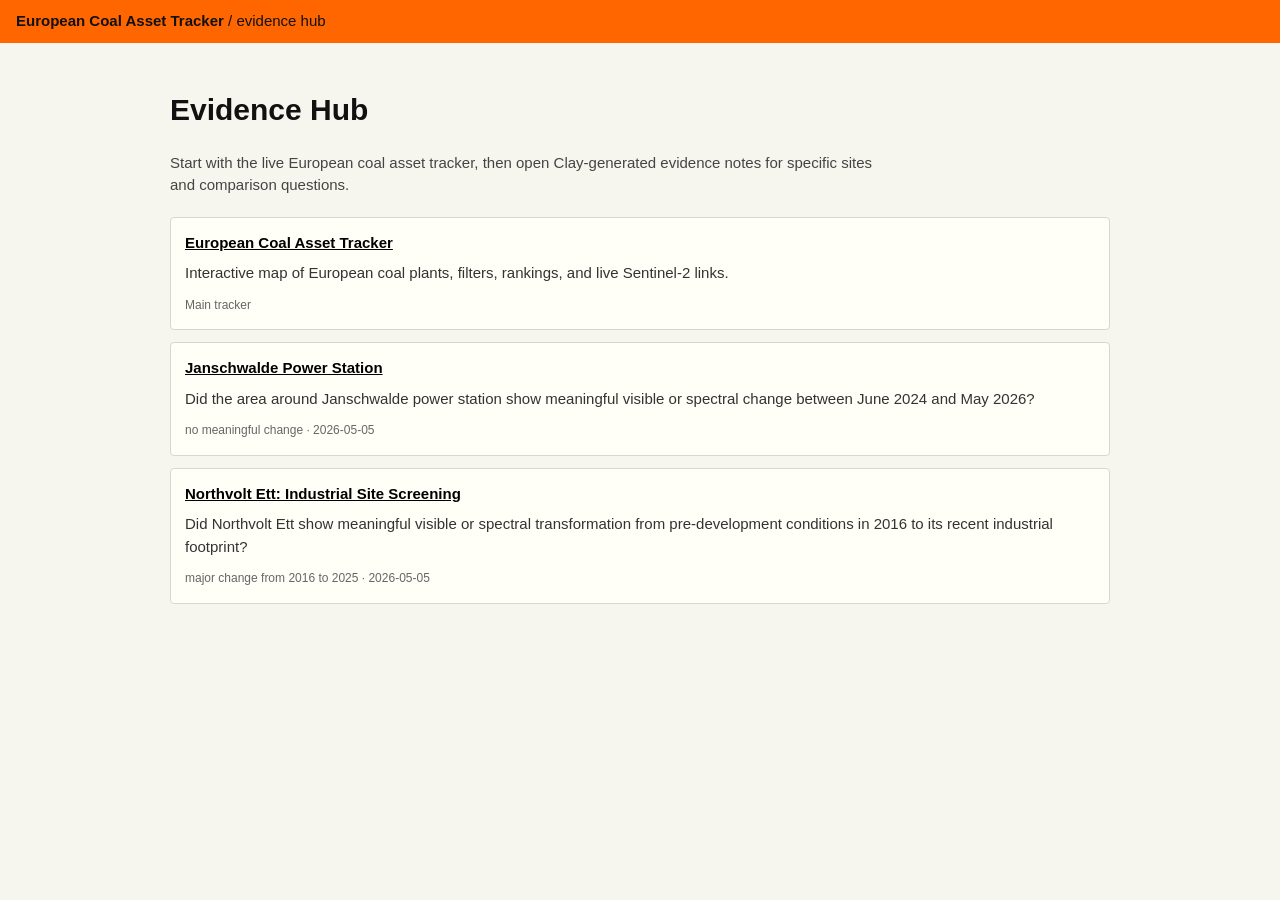
==== reports/index.html @ df5c84a8 "Add Northvolt Ett evidence report" ====
<!doctype html>
<html lang="en">
<head>
<meta charset="utf-8">
<meta name="viewport" content="width=device-width,initial-scale=1">
<title>Clay Evidence Reports</title>
<style>
body{margin:0;background:#f6f6ef;color:#111;font:15px/1.5 Verdana,Geneva,sans-serif}
header{background:#ff6600;padding:10px 16px}
main{max-width:940px;margin:0 auto;padding:24px 16px 44px}
a{color:#000;font-weight:bold}
.lede{max-width:720px;color:#444}
.grid{display:grid;grid-template-columns:1fr;gap:12px;margin-top:20px}
.card{background:#fffff8;border:1px solid #d8d8c8;border-radius:4px;padding:14px}
.card p{margin:8px 0;color:#333}
.card span{color:#666;font-size:12px}
</style>
</head>
<body>
<header><b>European Coal Asset Tracker</b> / evidence hub</header>
<main>
  <h1>Evidence Hub</h1>
  <p class="lede">Start with the live European coal asset tracker, then open Clay-generated evidence notes for specific sites and comparison questions.</p>
  <div class="grid">
    <article class="card">
      <a href="../">European Coal Asset Tracker</a>
      <p>Interactive map of European coal plants, filters, rankings, and live Sentinel-2 links.</p>
      <span>Main tracker</span>
    </article>
    <article class="card">
      <a href="janschwalde/">Janschwalde Power Station</a>
      <p>Did the area around Janschwalde power station show meaningful visible or spectral change between June 2024 and May 2026?</p>
      <span>no meaningful change · 2026-05-05</span>
    </article>
    <article class="card">
      <a href="northvolt-ett/">Northvolt Ett: Industrial Site Screening</a>
      <p>Did Northvolt Ett show meaningful visible or spectral transformation from pre-development conditions in 2016 to its recent industrial footprint?</p>
      <span>major change from 2016 to 2025 · 2026-05-05</span>
    </article>
  </div>
</main>
</body>
</html>
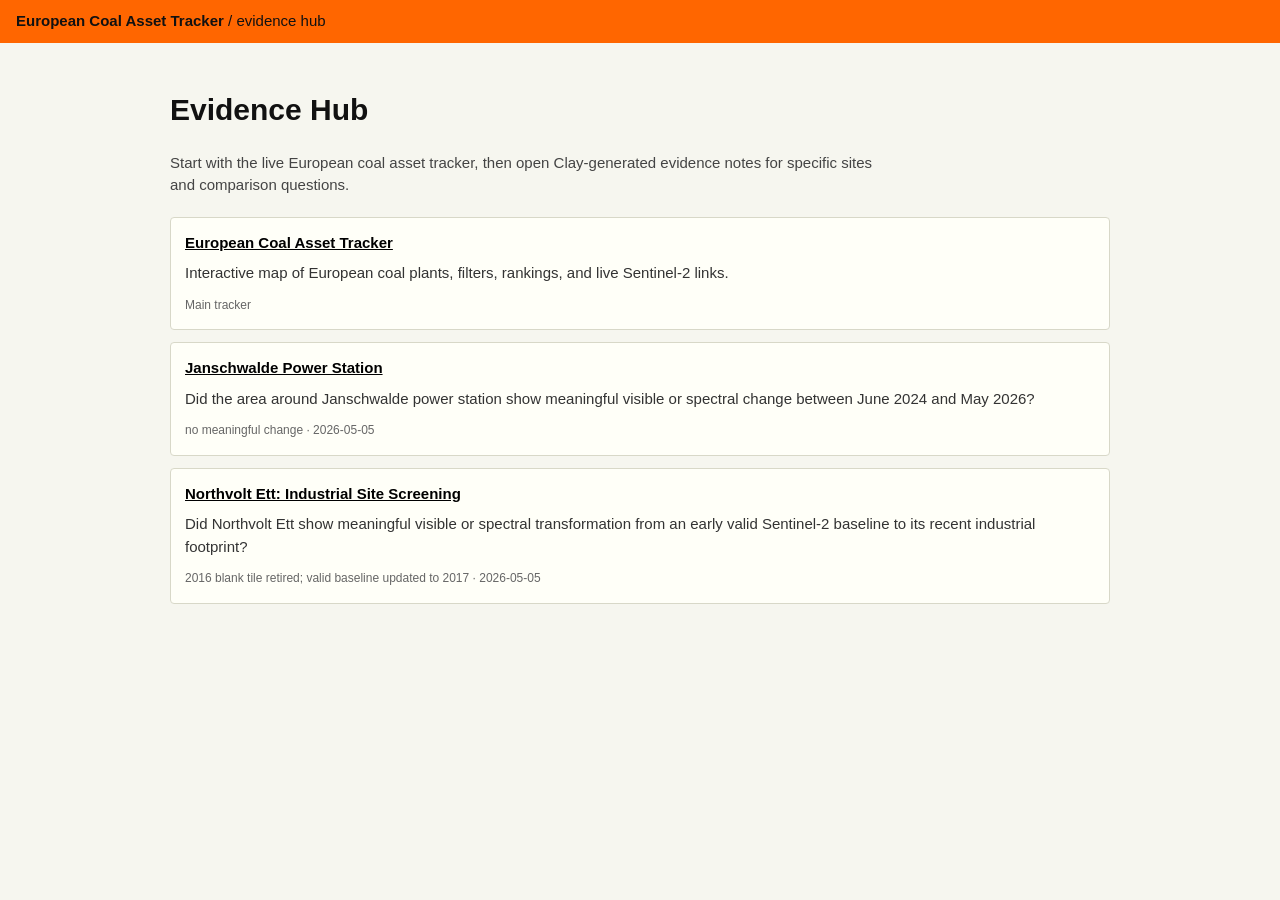
==== commit 8113ecab: "Correct Northvolt baseline imagery" ====
--- a/reports/index.html
+++ b/reports/index.html
@@ -34,8 +34,8 @@
     </article>
     <article class="card">
       <a href="northvolt-ett/">Northvolt Ett: Industrial Site Screening</a>
-      <p>Did Northvolt Ett show meaningful visible or spectral transformation from pre-development conditions in 2016 to its recent industrial footprint?</p>
-      <span>major change from 2016 to 2025 · 2026-05-05</span>
+      <p>Did Northvolt Ett show meaningful visible or spectral transformation from an early valid Sentinel-2 baseline to its recent industrial footprint?</p>
+      <span>2016 blank tile retired; valid baseline updated to 2017 · 2026-05-05</span>
     </article>
   </div>
 </main>
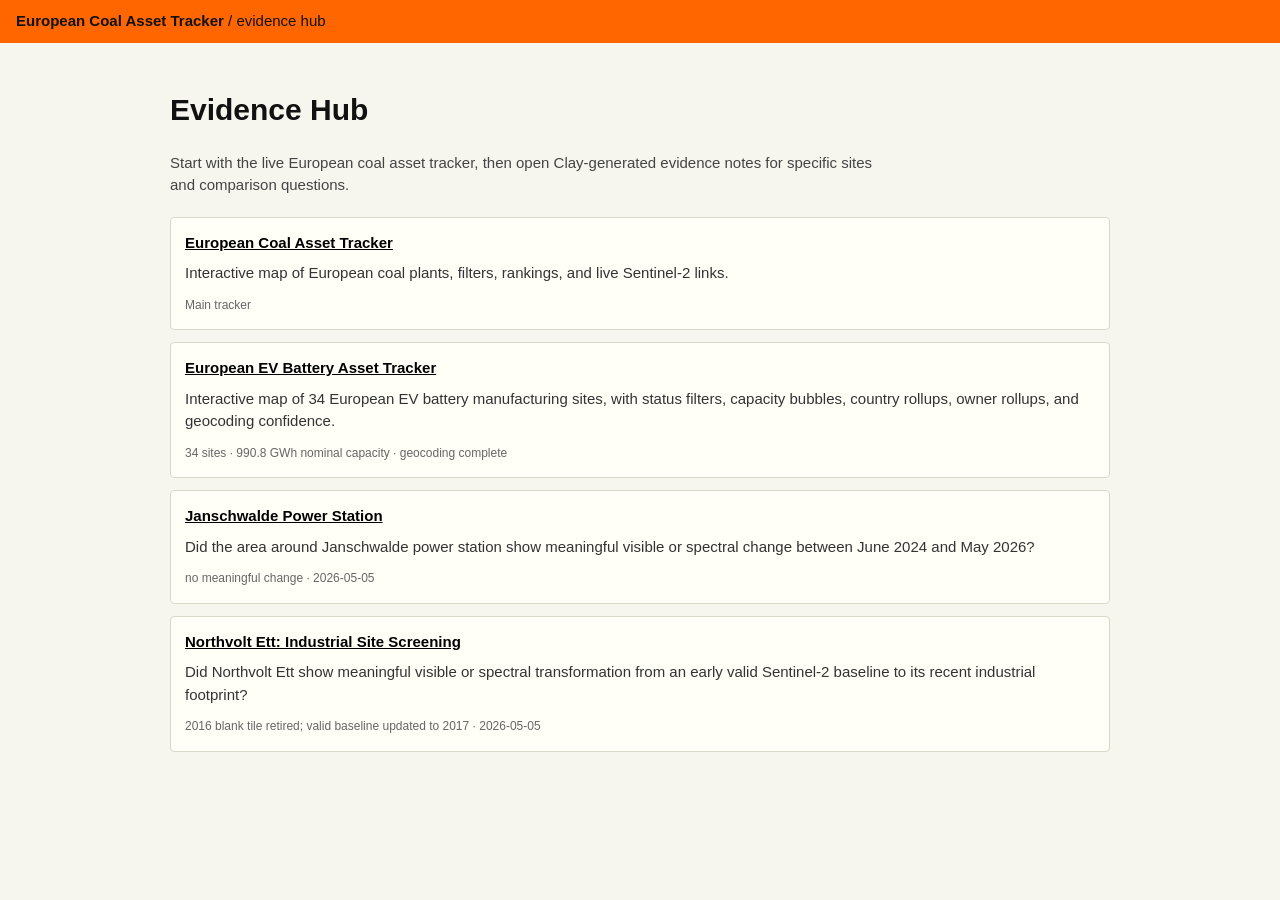
==== commit a4b2e9de: "Add EV battery tracker to reports hub" ====
--- a/reports/index.html
+++ b/reports/index.html
@@ -28,6 +28,11 @@
       <span>Main tracker</span>
     </article>
     <article class="card">
+      <a href="ev-battery-europe/">European EV Battery Asset Tracker</a>
+      <p>Interactive map of 34 European EV battery manufacturing sites, with status filters, capacity bubbles, country rollups, owner rollups, and geocoding confidence.</p>
+      <span>34 sites · 990.8 GWh nominal capacity · geocoding complete</span>
+    </article>
+    <article class="card">
       <a href="janschwalde/">Janschwalde Power Station</a>
       <p>Did the area around Janschwalde power station show meaningful visible or spectral change between June 2024 and May 2026?</p>
       <span>no meaningful change · 2026-05-05</span>
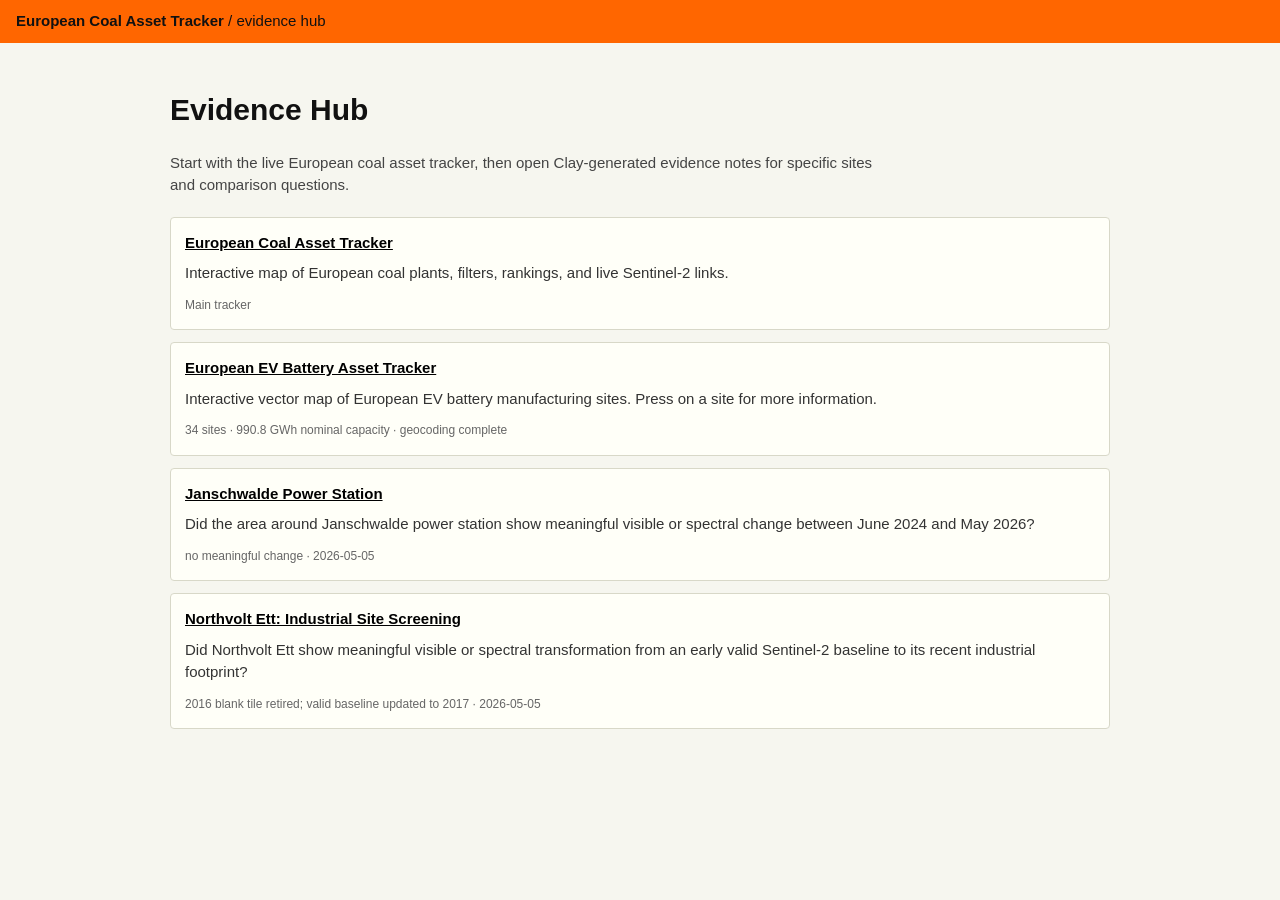
==== commit 2809f742: "Simplify EV map preview text" ====
--- a/reports/index.html
+++ b/reports/index.html
@@ -29,7 +29,7 @@
     </article>
     <article class="card">
       <a href="ev-battery-europe/">European EV Battery Asset Tracker</a>
-      <p>Interactive map of 34 European EV battery manufacturing sites, with status filters, capacity bubbles, country rollups, owner rollups, and geocoding confidence.</p>
+      <p>Interactive vector map of European EV battery manufacturing sites. Press on a site for more information.</p>
       <span>34 sites · 990.8 GWh nominal capacity · geocoding complete</span>
     </article>
     <article class="card">
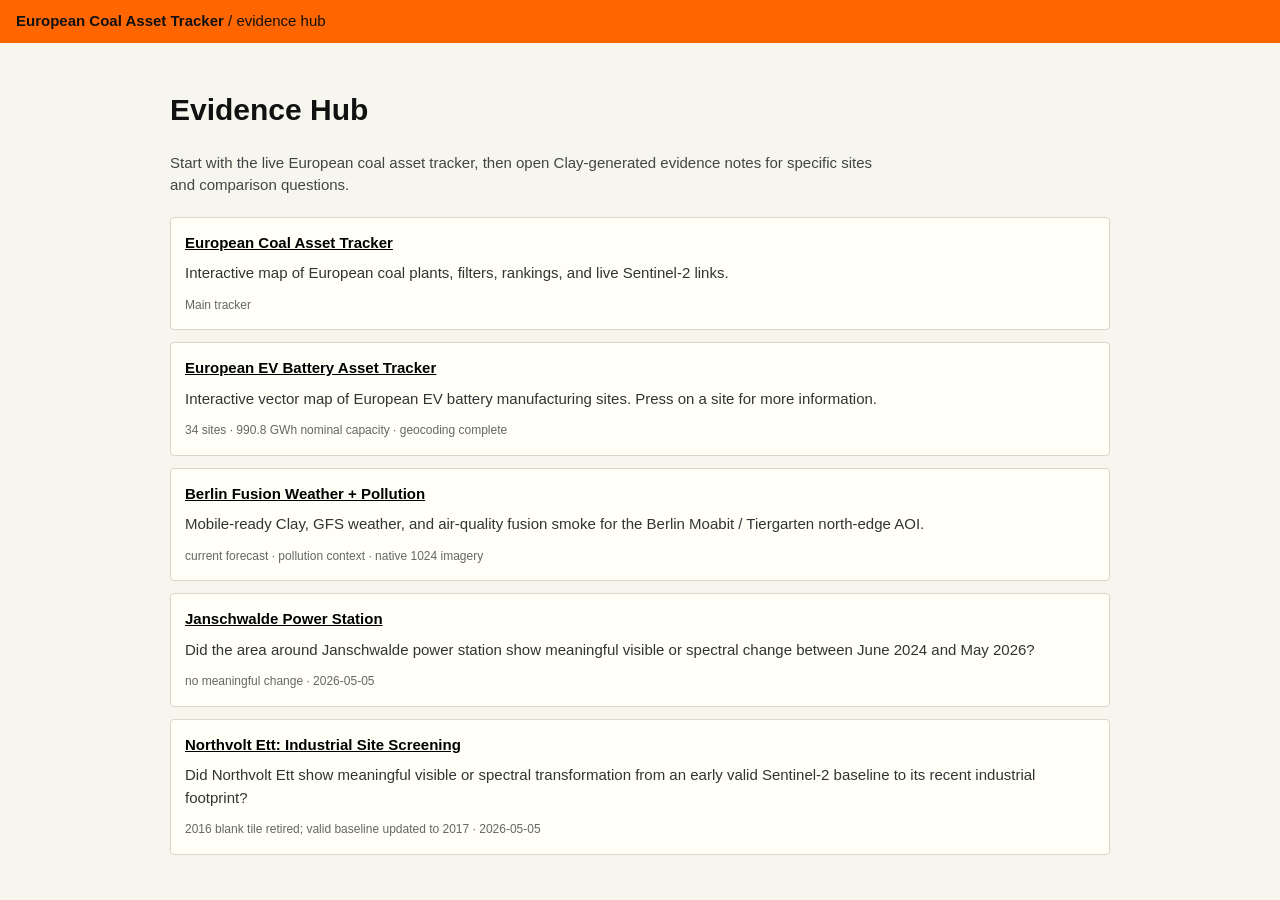
==== commit ae145990: "Publish Berlin fusion report" ====
--- a/reports/index.html
+++ b/reports/index.html
@@ -33,6 +33,11 @@
       <span>34 sites · 990.8 GWh nominal capacity · geocoding complete</span>
     </article>
     <article class="card">
+      <a href="berlin-fusion/">Berlin Fusion Weather + Pollution</a>
+      <p>Mobile-ready Clay, GFS weather, and air-quality fusion smoke for the Berlin Moabit / Tiergarten north-edge AOI.</p>
+      <span>current forecast · pollution context · native 1024 imagery</span>
+    </article>
+    <article class="card">
       <a href="janschwalde/">Janschwalde Power Station</a>
       <p>Did the area around Janschwalde power station show meaningful visible or spectral change between June 2024 and May 2026?</p>
       <span>no meaningful change · 2026-05-05</span>
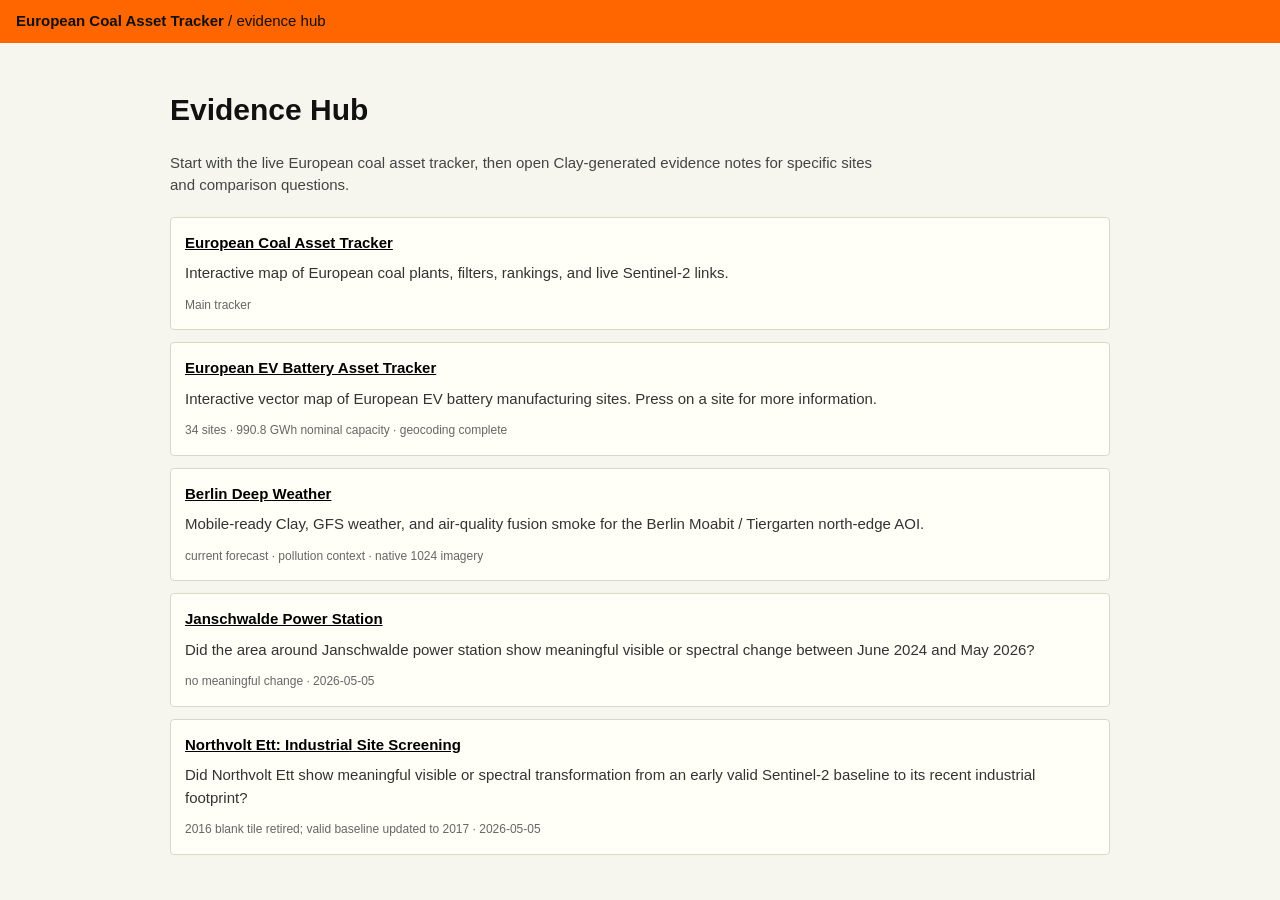
==== commit c19c07c5: "Add Berlin Deep Weather sharing preview" ====
--- a/reports/index.html
+++ b/reports/index.html
@@ -33,7 +33,7 @@
       <span>34 sites · 990.8 GWh nominal capacity · geocoding complete</span>
     </article>
     <article class="card">
-      <a href="berlin-fusion/">Berlin Fusion Weather + Pollution</a>
+      <a href="berlin-fusion/">Berlin Deep Weather</a>
       <p>Mobile-ready Clay, GFS weather, and air-quality fusion smoke for the Berlin Moabit / Tiergarten north-edge AOI.</p>
       <span>current forecast · pollution context · native 1024 imagery</span>
     </article>
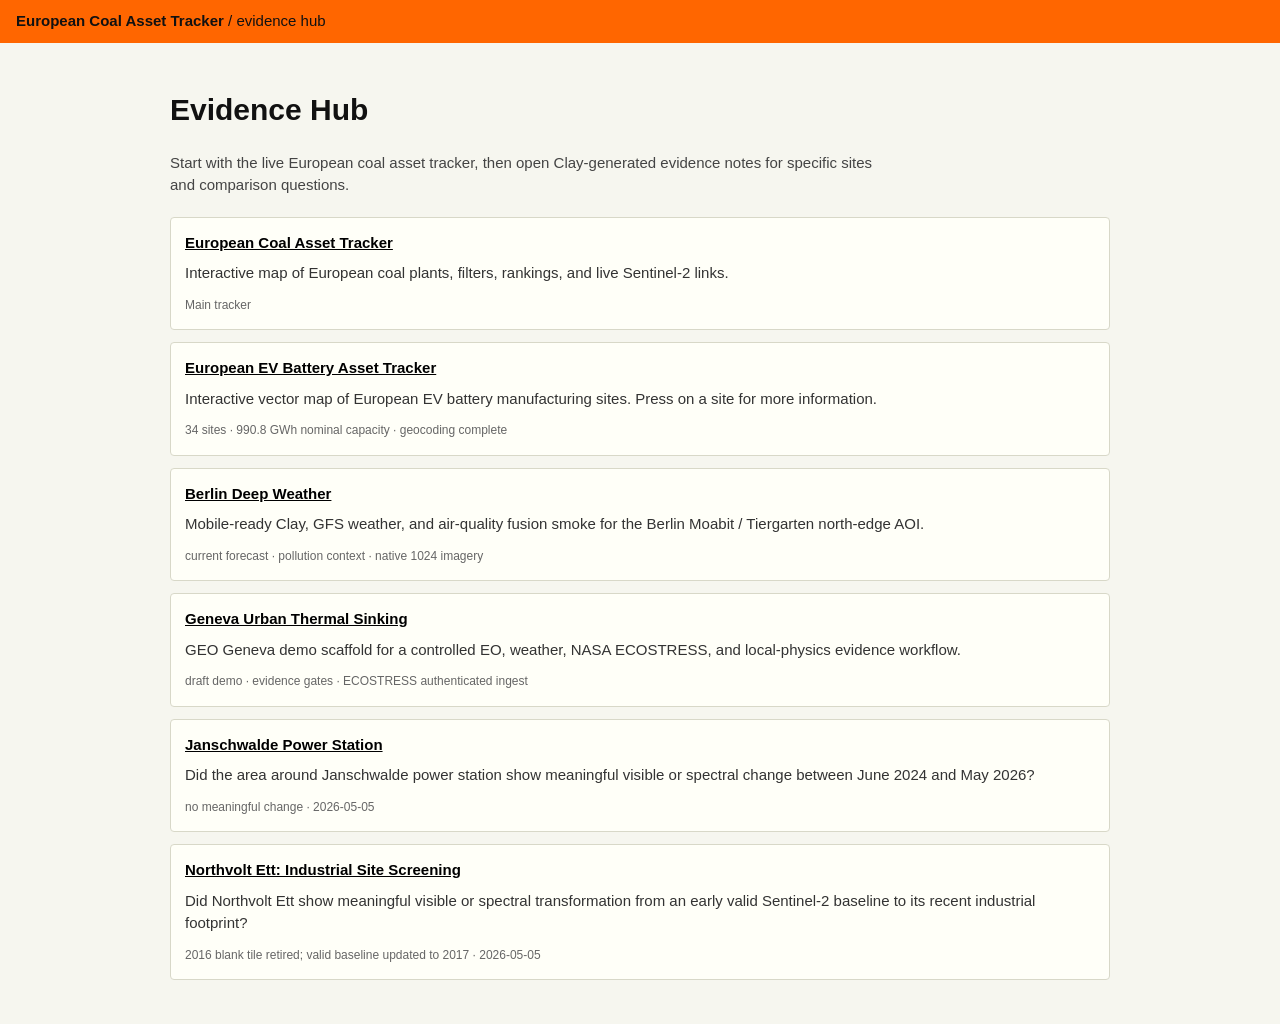
==== commit 2c0f62ab: "Add Geneva UTS evidence demo" ====
--- a/reports/index.html
+++ b/reports/index.html
@@ -38,6 +38,11 @@
       <span>current forecast · pollution context · native 1024 imagery</span>
     </article>
     <article class="card">
+      <a href="geneva-uts/">Geneva Urban Thermal Sinking</a>
+      <p>GEO Geneva demo scaffold for a controlled EO, weather, NASA ECOSTRESS, and local-physics evidence workflow.</p>
+      <span>draft demo · evidence gates · ECOSTRESS authenticated ingest</span>
+    </article>
+    <article class="card">
       <a href="janschwalde/">Janschwalde Power Station</a>
       <p>Did the area around Janschwalde power station show meaningful visible or spectral change between June 2024 and May 2026?</p>
       <span>no meaningful change · 2026-05-05</span>
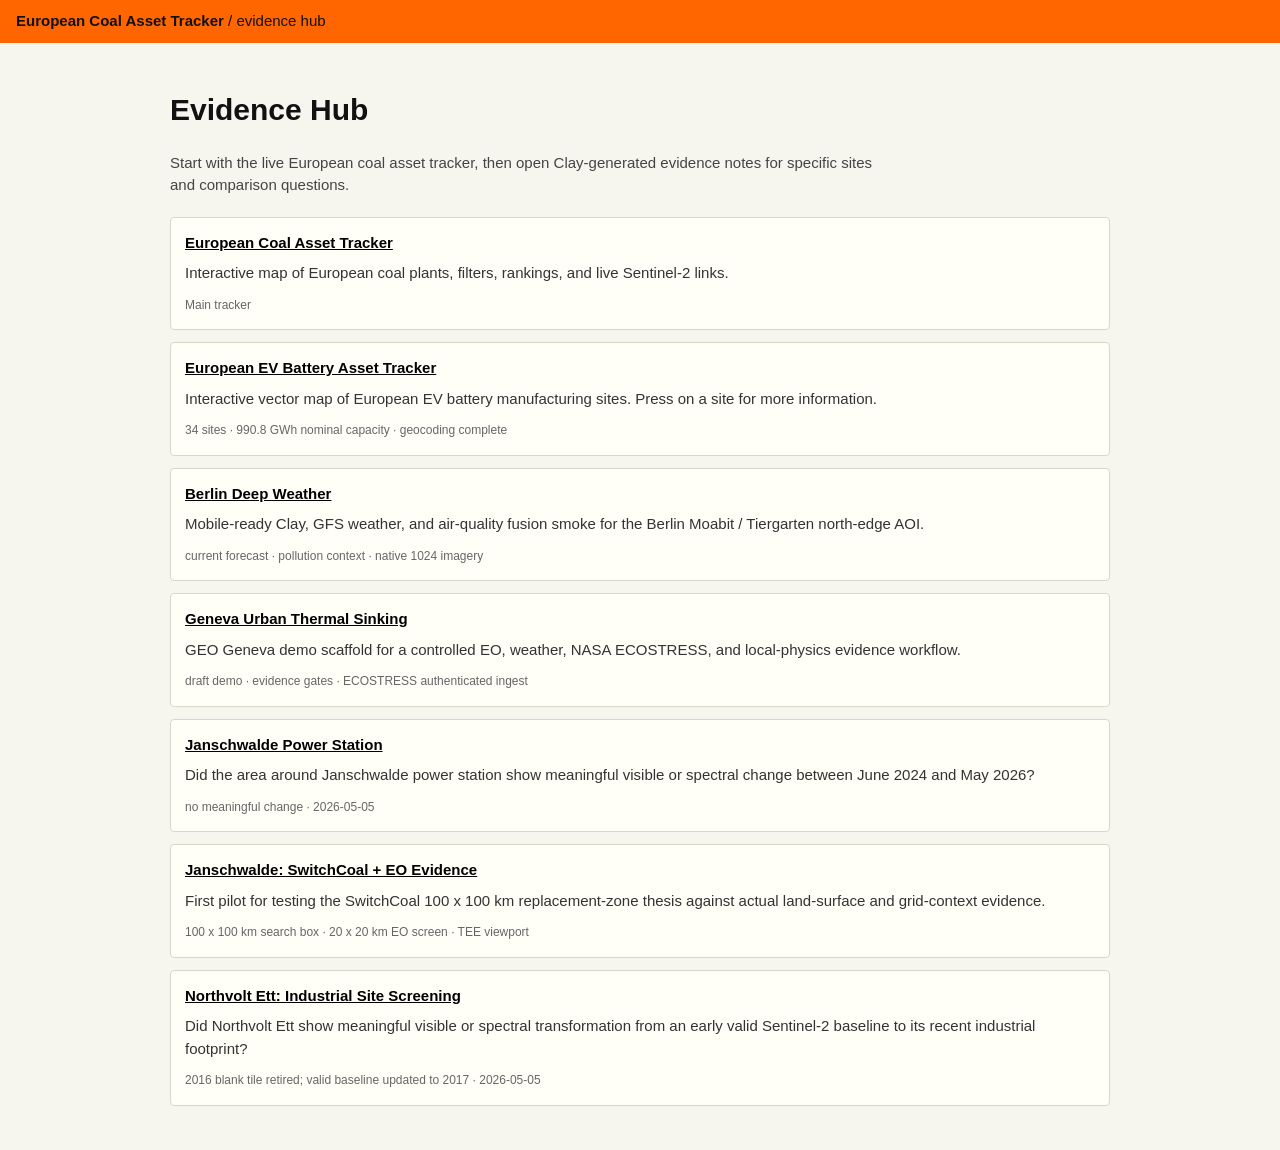
==== commit 6002f284: "Add Janschwalde SwitchCoal EO report" ====
--- a/reports/index.html
+++ b/reports/index.html
@@ -48,6 +48,11 @@
       <span>no meaningful change · 2026-05-05</span>
     </article>
     <article class="card">
+      <a href="janschwalde-switchcoal-eo/">Janschwalde: SwitchCoal + EO Evidence</a>
+      <p>First pilot for testing the SwitchCoal 100 x 100 km replacement-zone thesis against actual land-surface and grid-context evidence.</p>
+      <span>100 x 100 km search box · 20 x 20 km EO screen · TEE viewport</span>
+    </article>
+    <article class="card">
       <a href="northvolt-ett/">Northvolt Ett: Industrial Site Screening</a>
       <p>Did Northvolt Ett show meaningful visible or spectral transformation from an early valid Sentinel-2 baseline to its recent industrial footprint?</p>
       <span>2016 blank tile retired; valid baseline updated to 2017 · 2026-05-05</span>
